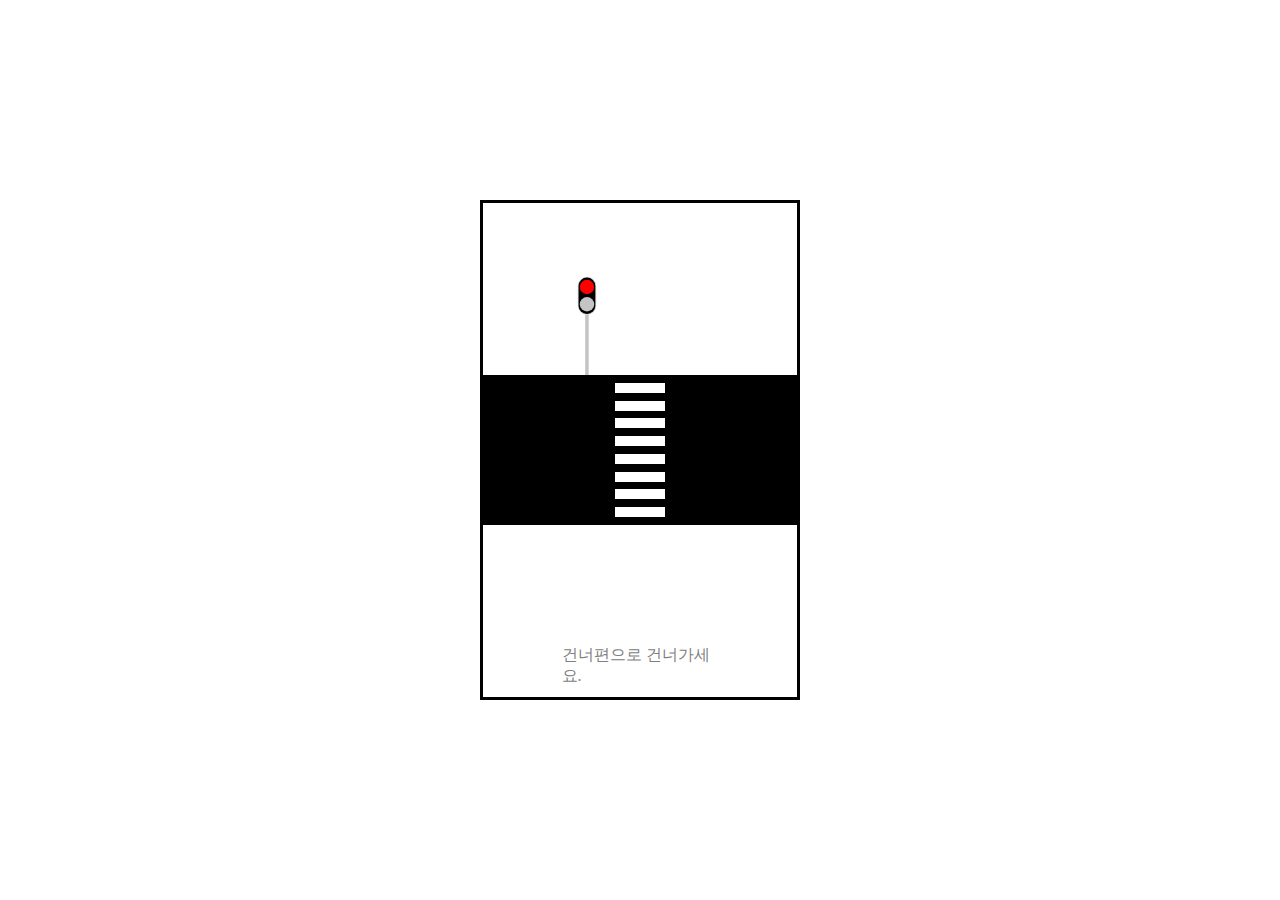
==== src/index.html @ e993b1cc "feat: screen game 1 layout design" ====
<!DOCTYPE html>
<html lang="en">
  <head>
    <meta charset="UTF-8" />
    <meta http-equiv="X-UA-Compatible" content="IE=edge" />
    <meta name="viewport" content="width=device-width, initial-scale=1.0" />
    <link rel="stylesheet" href="./css/style.css" />
    <title>Watch You</title>
  </head>
  <body>
    <div id="app">
      <div id="screen-start" class="screen">
        <header>Watch You</header>
        <figure>
          <img src="./assets/char_front.png" alt="캐릭터 얼굴" />
        </figure>
        <button id="btn-start">Start</button>
      </div>
      <div id="screen-game-1" class="screen active">
        <svg
          id="traffic-light"
          class="turn-on-red"
          width="184"
          height="1001"
          viewBox="0 0 184 1001"
          fill="none"
          xmlns="http://www.w3.org/2000/svg"
        >
          <rect width="184" height="377" rx="92" fill="#C4C4C4" />
          <rect x="8" y="6" width="167" height="365" rx="83.5" fill="black" />
          <circle id="red-light" cx="92" cy="100" r="72" fill="#C4C4C4" />
          <circle id="green-light" cx="92" cy="273" r="72" fill="#C4C4C4" />
          <rect x="74" y="377" width="35" height="624" fill="#C4C4C4" />
        </svg>
        <div id="driveway">
          <div id="crosswalk">
            <div style="--i: 1" class="white-line"></div>
            <div style="--i: 2" class="white-line"></div>
            <div style="--i: 3" class="white-line"></div>
            <div style="--i: 4" class="white-line"></div>
            <div style="--i: 5" class="white-line"></div>
            <div style="--i: 6" class="white-line"></div>
            <div style="--i: 7" class="white-line"></div>
            <div style="--i: 8" class="white-line"></div>
          </div>
        </div>
        <div id="directive">건너편으로 건너가세요.</div>
        <div id="char"></div>
      </div>
      <div id="screen-game-2" class="screen"></div>
      <div id="screen-game-3" class="screen"></div>
      <div id="screen-game-end" class="screen"></div>
    </div>
    <script type="module" src="./js/index.js"></script>
  </body>
</html>
---- src/css/style.css ----
@import url("./screen-start.css");
@import url("./screen-game-1.css");

* {
  padding: 0;
  margin: 0;
  box-sizing: border-box;
}

body {
  width: 100vw;
  height: 100vh;
  display: flex;
  justify-content: center;
  align-items: center;
}

button {
  background-color: #fff;
  width: 100px;
  height: 30px;
}

#app {
  position: relative;
  width: 320px;
  height: 500px;
  border: 3px solid black;
}

.screen {
  position: absolute;
  top: 0;
  left: 0;
  width: 100%;
  height: 100%;
  opacity: 0;
}

.screen.active {
  opacity: 1;
}
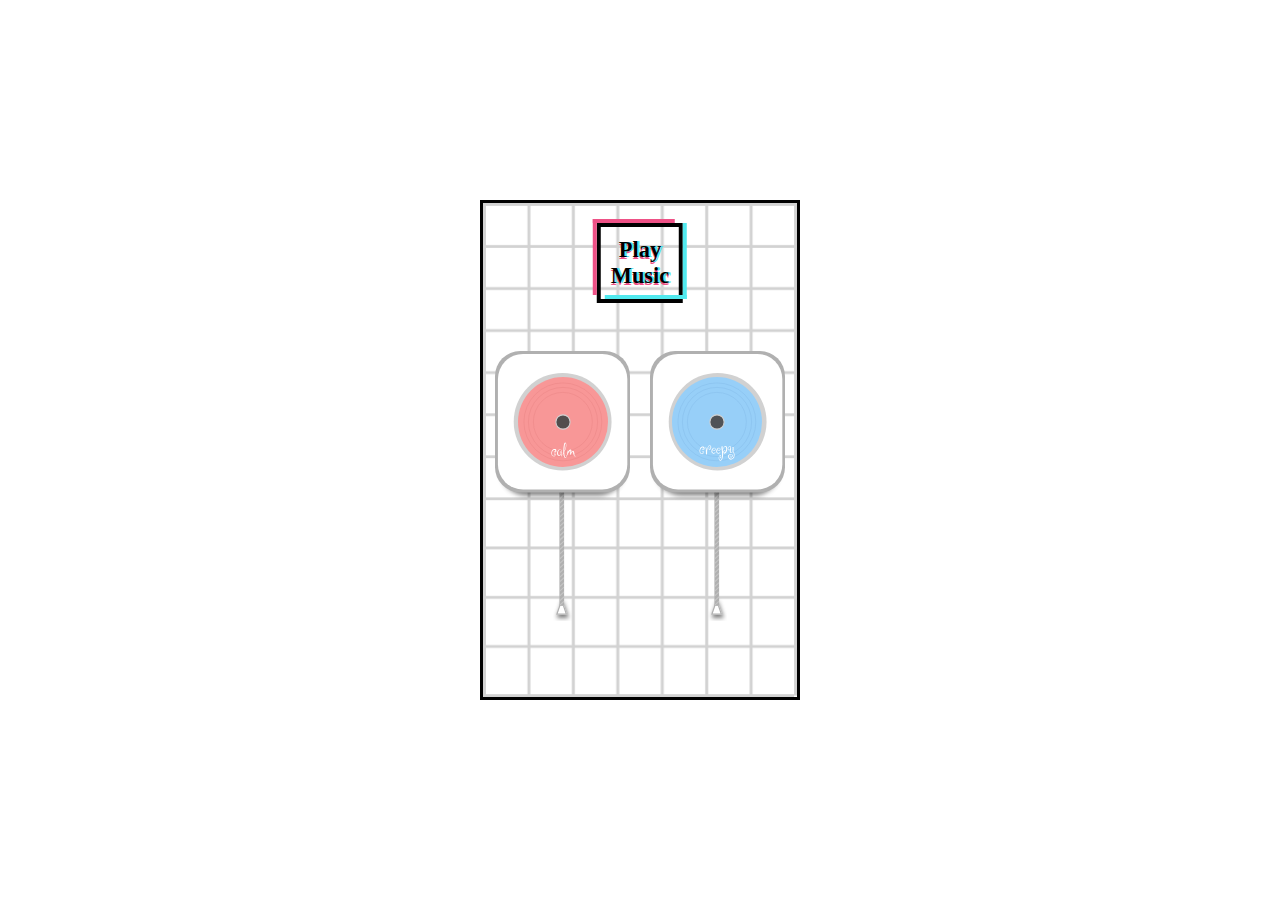
==== commit 620d6d8c: "feat: screen-game-2 layout design" ====
--- a/src/index.html
+++ b/src/index.html
@@ -12,11 +12,11 @@
       <div id="screen-start" class="screen">
         <header>Watch You</header>
         <figure>
-          <img src="./assets/char_front.png" alt="캐릭터 얼굴" />
+          <img src="./assets/images/char_front.png" alt="캐릭터 얼굴" />
         </figure>
         <button id="btn-start">Start</button>
       </div>
-      <div id="screen-game-1" class="screen active">
+      <div id="screen-game-1" class="screen">
         <svg
           id="traffic-light"
           class="turn-on-red"
@@ -47,7 +47,23 @@
         <div id="directive">건너편으로 건너가세요.</div>
         <div id="char"></div>
       </div>
-      <div id="screen-game-2" class="screen"></div>
+      <div id="screen-game-2" class="screen active">
+        <div class="cd-players">
+          <figure class="cd-player">
+            <img class="pull-line" src="assets/images/pull_line.svg" />
+            <img style="--i: 1" src="assets/images/cd player.svg" />
+            <img style="--i: 0.6" src="assets/images/cd_calm.svg" />
+          </figure>
+          <figure class="cd-player">
+            <img class="pull-line" src="assets/images/pull_line.svg" />
+            <img style="--i: 1" src="assets/images/cd player.svg" />
+            <img style="--i: 0.6" src="assets/images/cd_creepy.svg" />
+          </figure>
+        </div>
+        <div id="naon-wrapper">
+          <span id="naon-text">Play<br />Music</span>
+        </div>
+      </div>
       <div id="screen-game-3" class="screen"></div>
       <div id="screen-game-end" class="screen"></div>
     </div>
--- a/src/css/style.css
+++ b/src/css/style.css
@@ -1,5 +1,6 @@
 @import url("./screen-start.css");
 @import url("./screen-game-1.css");
+@import url("./screen-game-2.css");
 
 * {
   padding: 0;
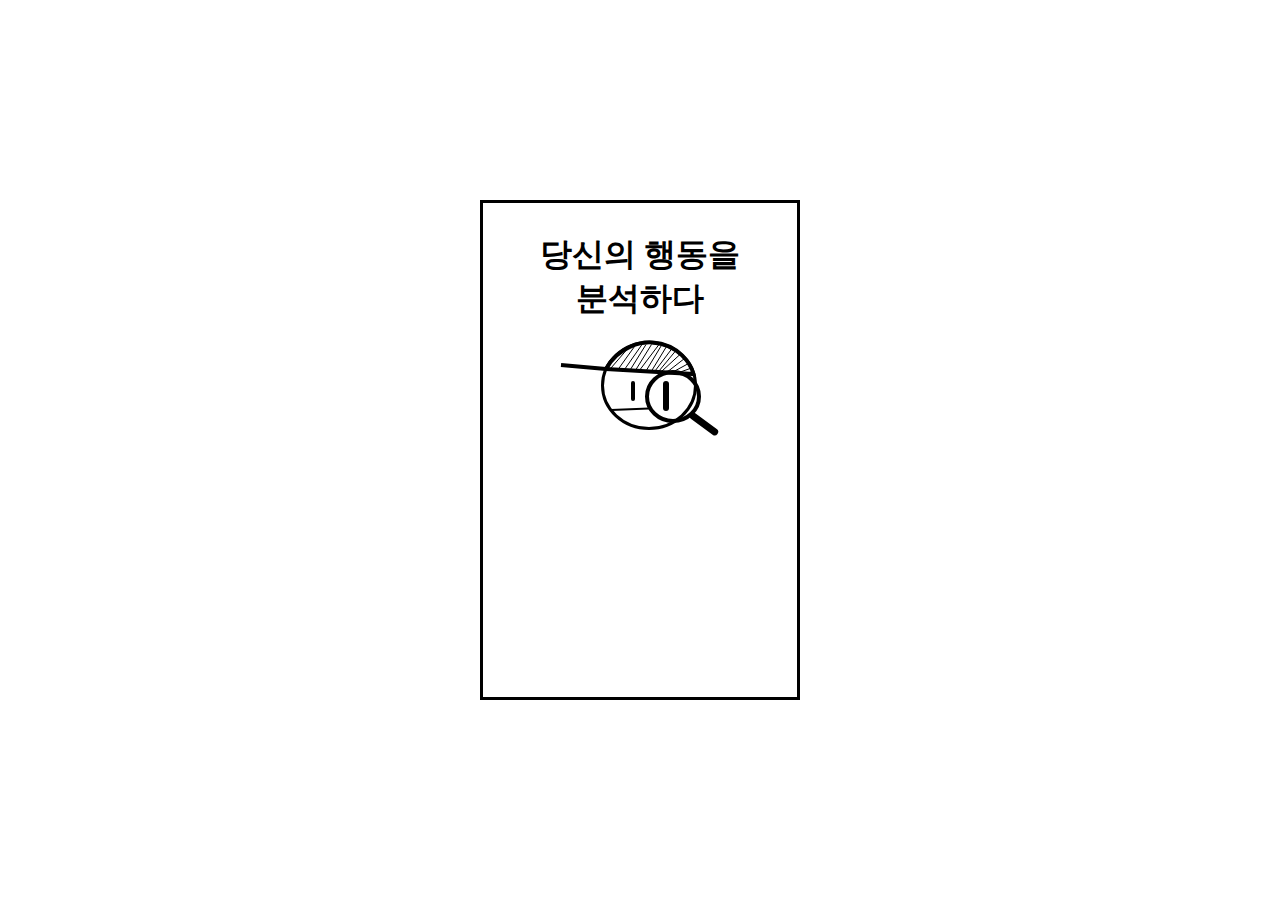
==== commit cd358d45: "feat: screen-end layout design" ====
--- a/src/index.html
+++ b/src/index.html
@@ -47,7 +47,7 @@
         <div id="directive">건너편으로 건너가세요.</div>
         <div id="char"></div>
       </div>
-      <div id="screen-game-2" class="screen active">
+      <div id="screen-game-2" class="screen">
         <div class="cd-players">
           <figure class="cd-player">
             <img class="pull-line" src="assets/images/pull_line.svg" />
@@ -65,7 +65,15 @@
         </div>
       </div>
       <div id="screen-game-3" class="screen"></div>
-      <div id="screen-game-end" class="screen"></div>
+      <div id="screen-end" class="screen active">
+        <header>
+          <h1>당신의 행동을<br />분석하다</h1>
+          <figure>
+            <img src="assets/images/face_search.svg" alt="face-search" />
+          </figure>
+        </header>
+        <p id="result-msg"></p>
+      </div>
     </div>
     <script type="module" src="./js/index.js"></script>
   </body>
--- a/src/css/style.css
+++ b/src/css/style.css
@@ -1,6 +1,7 @@
 @import url("./screen-start.css");
 @import url("./screen-game-1.css");
 @import url("./screen-game-2.css");
+@import url("./screen-end.css");
 
 * {
   padding: 0;
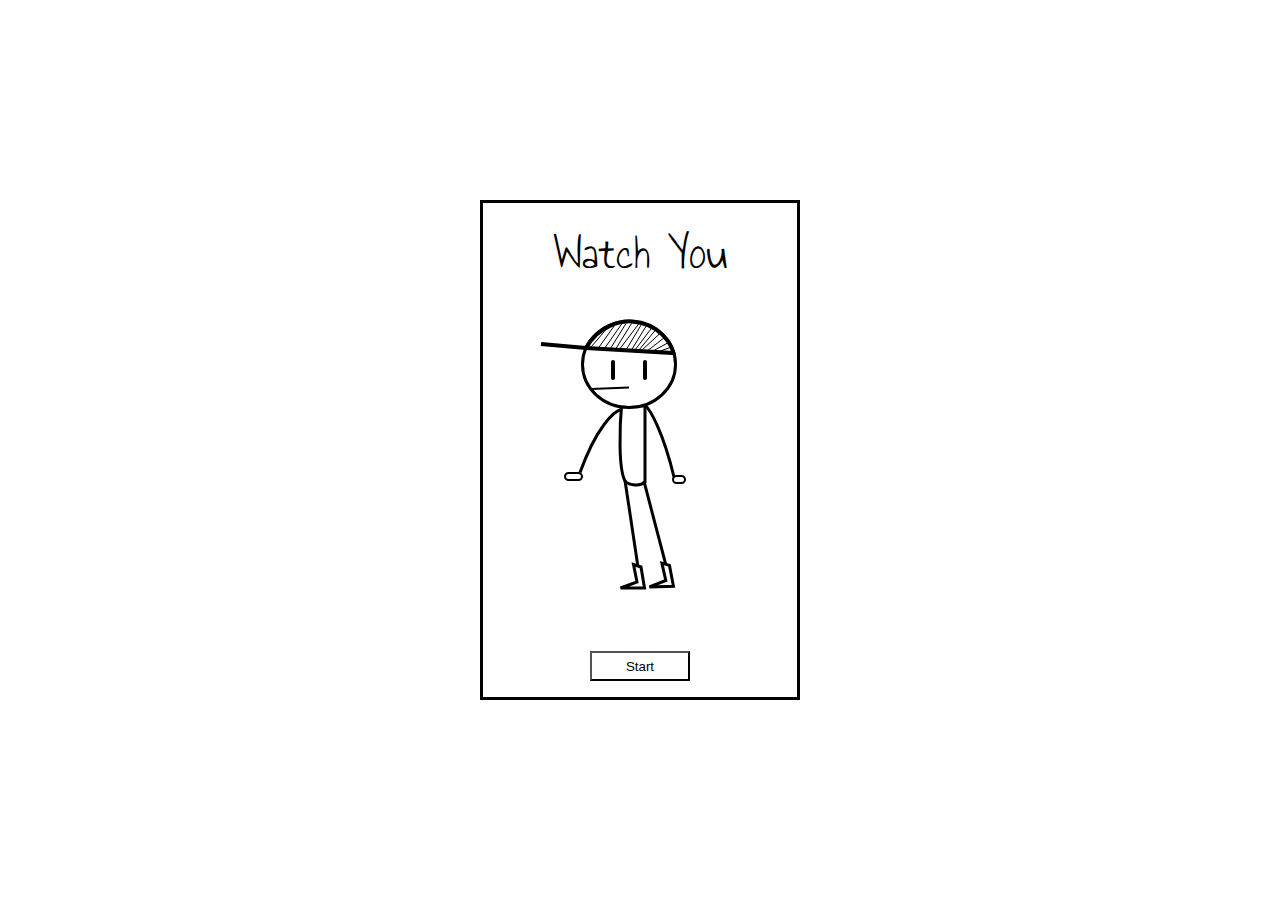
==== commit 64376533: "replace start screen character image" ====
--- a/src/index.html
+++ b/src/index.html
@@ -9,10 +9,10 @@
   </head>
   <body>
     <div id="app">
-      <div id="screen-start" class="screen">
+      <div id="screen-start" class="screen active">
         <header>Watch You</header>
         <figure>
-          <img src="./assets/images/char_front.png" alt="캐릭터 얼굴" />
+          <img src="./assets/images/character.svg" alt="캐릭터 얼굴" />
         </figure>
         <button id="btn-start">Start</button>
       </div>
@@ -65,7 +65,7 @@
         </div>
       </div>
       <div id="screen-game-3" class="screen"></div>
-      <div id="screen-end" class="screen active">
+      <div id="screen-end" class="screen">
         <header>
           <h1>당신의 행동을<br />분석하다</h1>
           <figure>
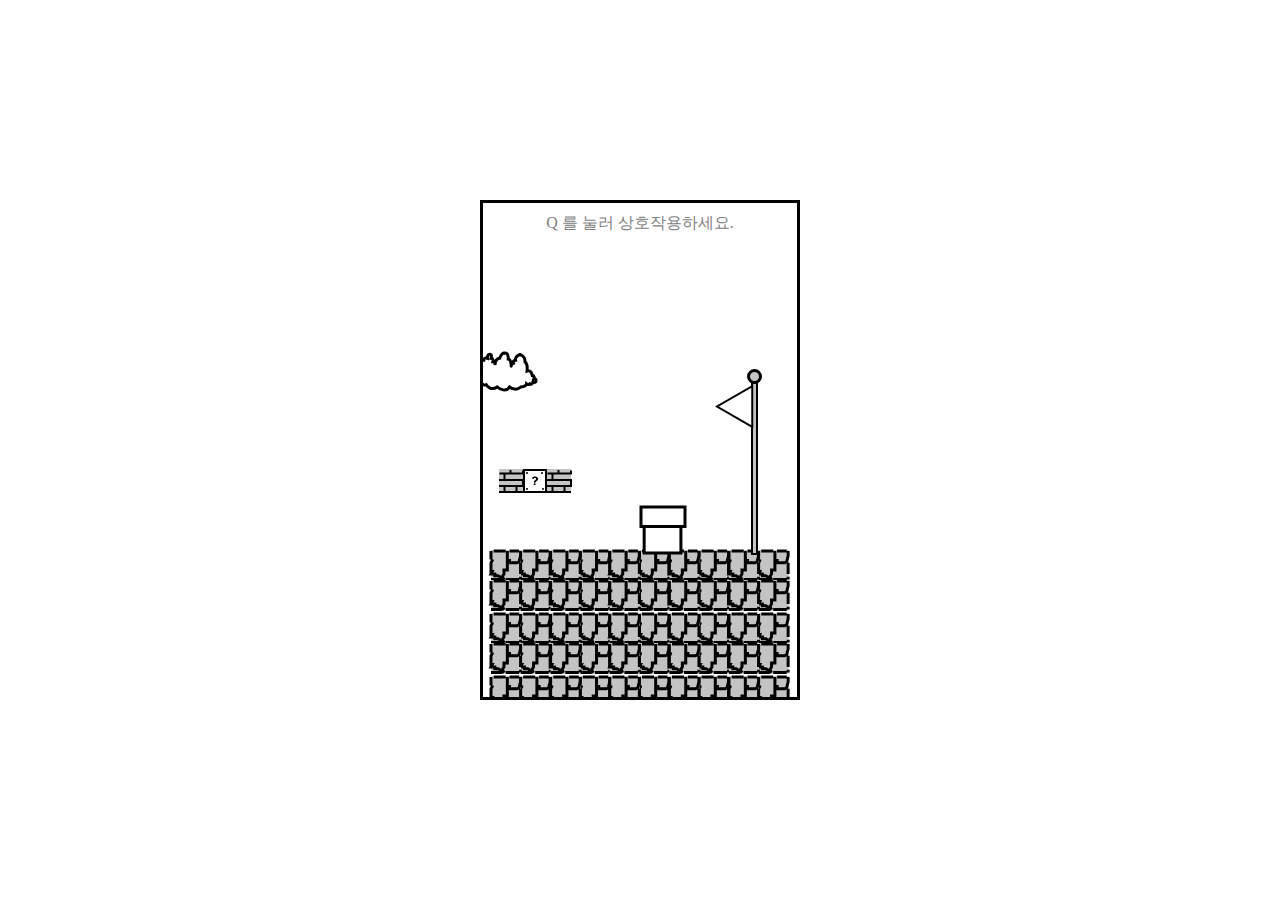
==== commit fbbc4d8d: "feat: screen game 3 layout design" ====
--- a/src/index.html
+++ b/src/index.html
@@ -9,8 +9,8 @@
   </head>
   <body>
     <div id="app">
-      <div id="screen-start" class="screen active">
-        <header>Watch You</header>
+      <div id="screen-start" class="screen">
+        <div>Watch You</div>
         <figure>
           <img src="./assets/images/character.svg" alt="캐릭터 얼굴" />
         </figure>
@@ -44,7 +44,7 @@
             <div style="--i: 8" class="white-line"></div>
           </div>
         </div>
-        <div id="directive">건너편으로 건너가세요.</div>
+        <div class="directive">건너편으로 건너가세요.</div>
         <div id="char"></div>
       </div>
       <div id="screen-game-2" class="screen">
@@ -64,7 +64,30 @@
           <span id="naon-text">Play<br />Music</span>
         </div>
       </div>
-      <div id="screen-game-3" class="screen"></div>
+      <div id="screen-game-3" class="screen active">
+        <div class="directive">Q 를 눌러 상호작용하세요.</div>
+        <figure style="--h: 1; --v: 1" class="cloud">
+          <img src="assets/images/cloud.svg" alt="cloud" />
+        </figure>
+        <figure style="--h: 1.2; --v: 4.5" class="cloud">
+          <img src="assets/images/cloud.svg" alt="cloud" />
+        </figure>
+        <div id="floor"></div>
+        <figure id="drain">
+          <img src="assets/images/drain.svg" alt="drain" />
+        </figure>
+        <figure id="bricks">
+          <img src="assets/images/bricks.svg" alt="basic bricks" />
+          <img
+            id="riddle-brick"
+            src="assets/images/riddle-brick.svg"
+            alt="riddle brick"
+          />
+        </figure>
+        <figure id="flag-pole">
+          <img src="assets/images/flag_pole.svg" alt="flag pole" />
+        </figure>
+      </div>
       <div id="screen-end" class="screen">
         <header>
           <h1>당신의 행동을<br />분석하다</h1>
--- a/src/css/style.css
+++ b/src/css/style.css
@@ -1,6 +1,7 @@
 @import url("./screen-start.css");
 @import url("./screen-game-1.css");
 @import url("./screen-game-2.css");
+@import url("./screen-game-3.css");
 @import url("./screen-end.css");
 
 * {
@@ -42,3 +43,10 @@
 .screen.active {
   opacity: 1;
 }
+
+.directive {
+  position: absolute;
+  color: gray;
+  width: 100%;
+  text-align: center;
+}
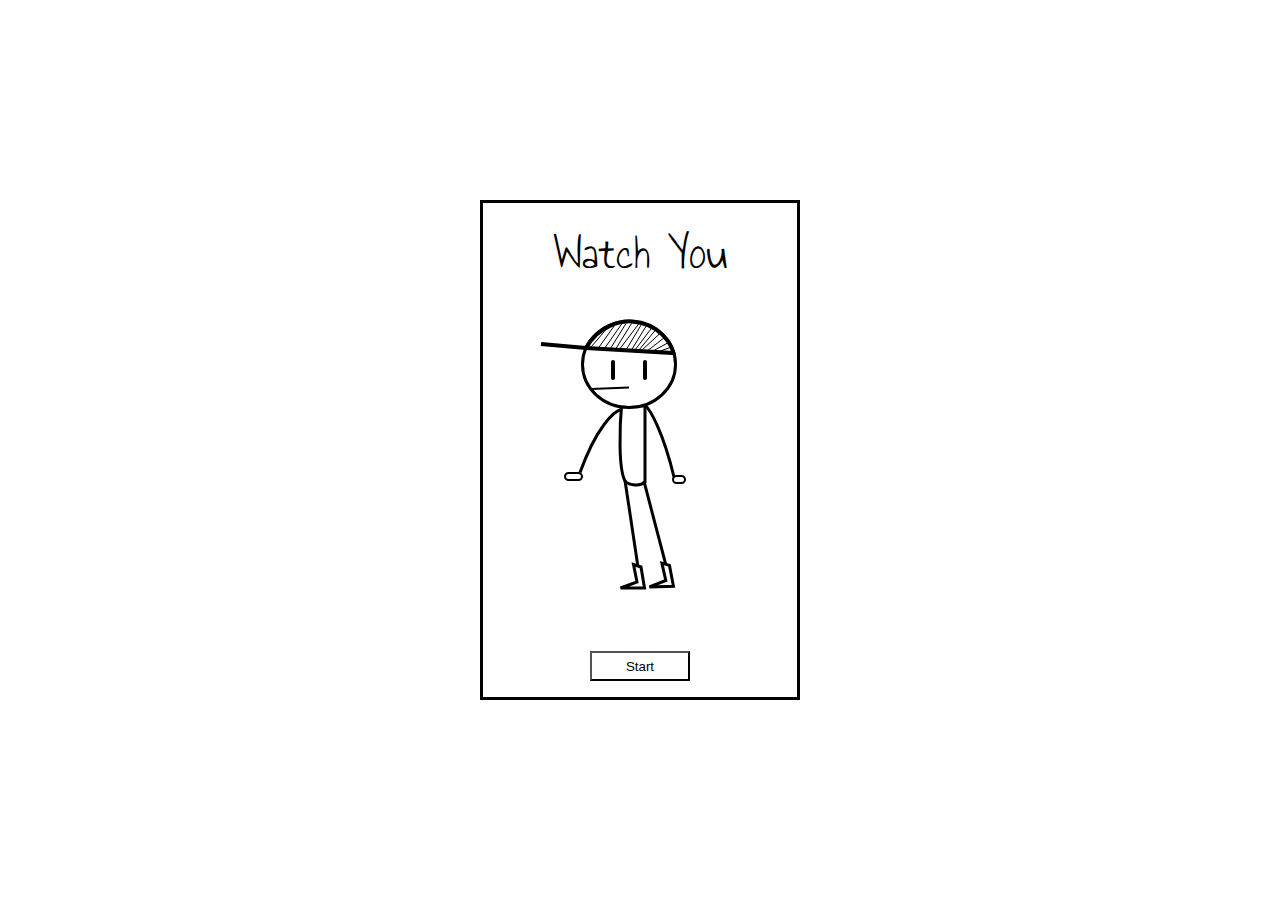
==== commit 3861d4b2: "feat: start 버튼 클릭시 screen game 1 으로 화면 전환" ====
--- a/src/index.html
+++ b/src/index.html
@@ -9,8 +9,8 @@
   </head>
   <body>
     <div id="app">
-      <div id="screen-start" class="screen">
-        <div>Watch You</div>
+      <div id="screen-start" class="screen active">
+        <header>Watch You</header>
         <figure>
           <img src="./assets/images/character.svg" alt="캐릭터 얼굴" />
         </figure>
@@ -64,7 +64,7 @@
           <span id="naon-text">Play<br />Music</span>
         </div>
       </div>
-      <div id="screen-game-3" class="screen active">
+      <div id="screen-game-3" class="screen">
         <div class="directive">Q 를 눌러 상호작용하세요.</div>
         <figure style="--h: 1; --v: 1" class="cloud">
           <img src="assets/images/cloud.svg" alt="cloud" />
--- a/src/css/style.css
+++ b/src/css/style.css
@@ -37,11 +37,11 @@
   left: 0;
   width: 100%;
   height: 100%;
-  opacity: 0;
+  visibility: hidden;
 }
 
 .screen.active {
-  opacity: 1;
+  visibility: visible;
 }
 
 .directive {
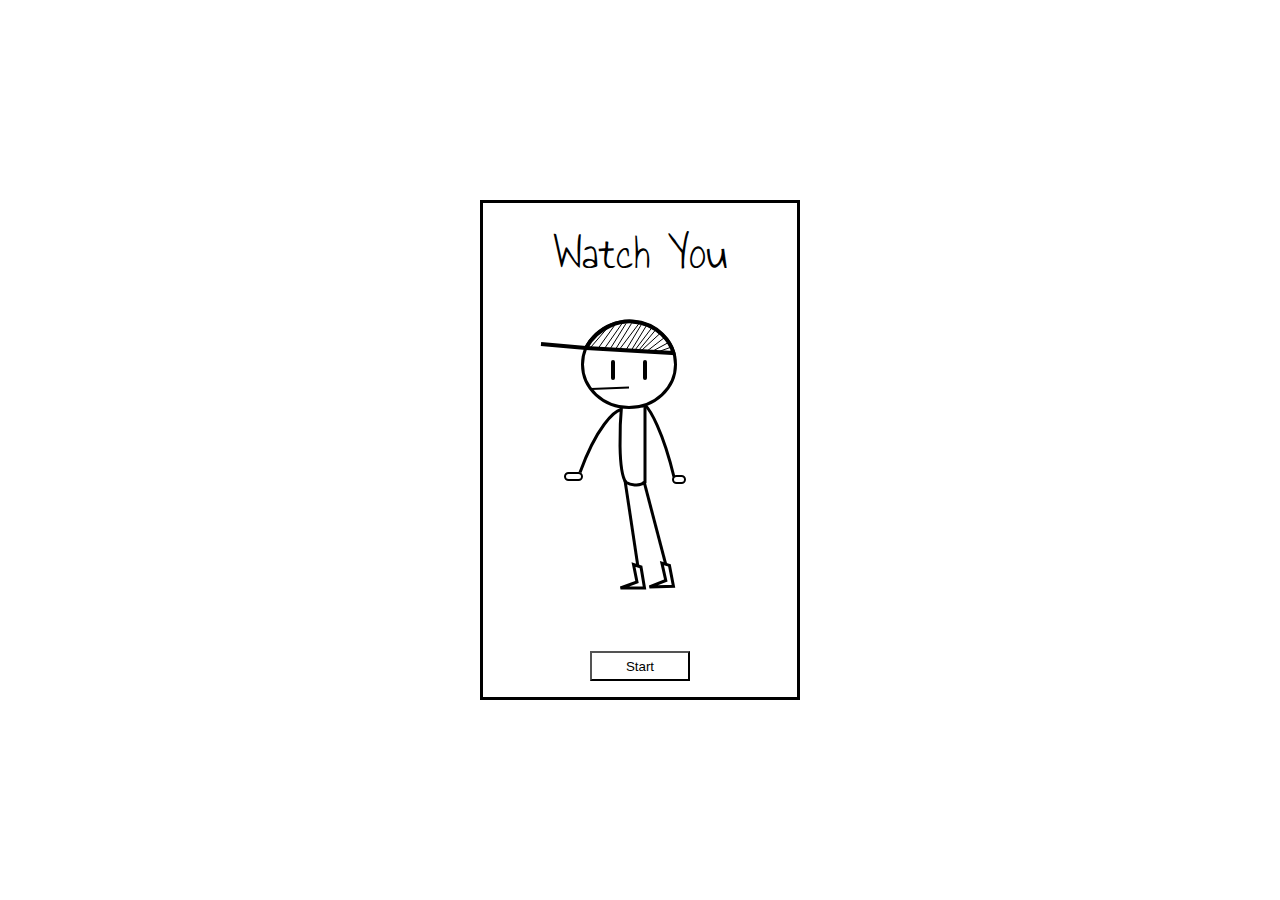
==== commit 0b290331: "feat: 캐릭터 방향기 조종 및 건너편 도달 시 screen-game-2 전환" ====
--- a/src/index.html
+++ b/src/index.html
@@ -17,6 +17,7 @@
         <button id="btn-start">Start</button>
       </div>
       <div id="screen-game-1" class="screen">
+        <div id="other-side"></div>
         <svg
           id="traffic-light"
           class="turn-on-red"
@@ -44,8 +45,8 @@
             <div style="--i: 8" class="white-line"></div>
           </div>
         </div>
+
         <div class="directive">건너편으로 건너가세요.</div>
-        <div id="char"></div>
       </div>
       <div id="screen-game-2" class="screen">
         <div class="cd-players">
@@ -97,6 +98,28 @@
         </header>
         <p id="result-msg"></p>
       </div>
+      <figure id="player">
+        <img
+          id="ch-face"
+          src="assets/images/ch_face.svg"
+          alt="character's face"
+        />
+        <img
+          id="ch-body"
+          src="assets/images/ch_body.svg"
+          alt="chracter's body"
+        />
+        <img
+          id="ch-left-leg"
+          src="assets/images/ch_left_leg.svg"
+          alt="character's left leg"
+        />
+        <img
+          id="ch-right-leg"
+          src="assets/images/ch_right_leg.svg"
+          alt="character's right leg"
+        />
+      </figure>
     </div>
     <script type="module" src="./js/index.js"></script>
   </body>
--- a/src/css/style.css
+++ b/src/css/style.css
@@ -8,6 +8,7 @@
   padding: 0;
   margin: 0;
   box-sizing: border-box;
+  overflow: hidden;
 }
 
 body {
@@ -50,3 +51,74 @@
   width: 100%;
   text-align: center;
 }
+
+#player {
+  position: absolute;
+  width: 50px;
+  height: 80px;
+  visibility: hidden;
+}
+
+#player > img {
+  position: absolute;
+  width: 100%;
+  height: 100%;
+  object-fit: contain;
+}
+
+#player.left {
+  transform: rotateY(180deg);
+  -webkit-transform: rotateY(180deg);
+  -moz-transform: rotateY(180deg);
+  -ms-transform: rotateY(180deg);
+  -o-transform: rotateY(180deg);
+}
+
+#player #ch-left-leg {
+  transform-origin: 50% 70%;
+  animation: 0.5s walkAni 0.2s infinite;
+  -webkit-animation: 0.5s walkAni 0.2s infinite;
+  animation-play-state: paused;
+}
+
+#player #ch-right-leg {
+  animation: 0.5s walkAni 0.5s infinite;
+  -webkit-animation: 0.5s walkAni 0.5s infinite;
+  animation-play-state: paused;
+}
+
+#player.walk #ch-left-leg,
+#player.walk #ch-right-leg {
+  animation-play-state: running;
+}
+
+@keyframes walkAni {
+  from {
+    transform: rotateZ(-5deg);
+    -webkit-transform: rotateZ(-5deg);
+    -moz-transform: rotateZ(-5deg);
+    -ms-transform: rotateZ(-5deg);
+    -o-transform: rotateZ(-5deg);
+  }
+  to {
+    transform: rotateZ(10deg);
+    -webkit-transform: rotateZ(10deg);
+    -moz-transform: rotateZ(10deg);
+    -ms-transform: rotateZ(10deg);
+    -o-transform: rotateZ(10deg);
+  }
+}
+
+#other-side {
+  position: absolute;
+  width: 100%;
+  height: 180px;
+}
+
+#screen-game-1.active ~ #player {
+  visibility: visible;
+}
+
+#screen-game-3.active ~ #player {
+  visibility: visible;
+}
